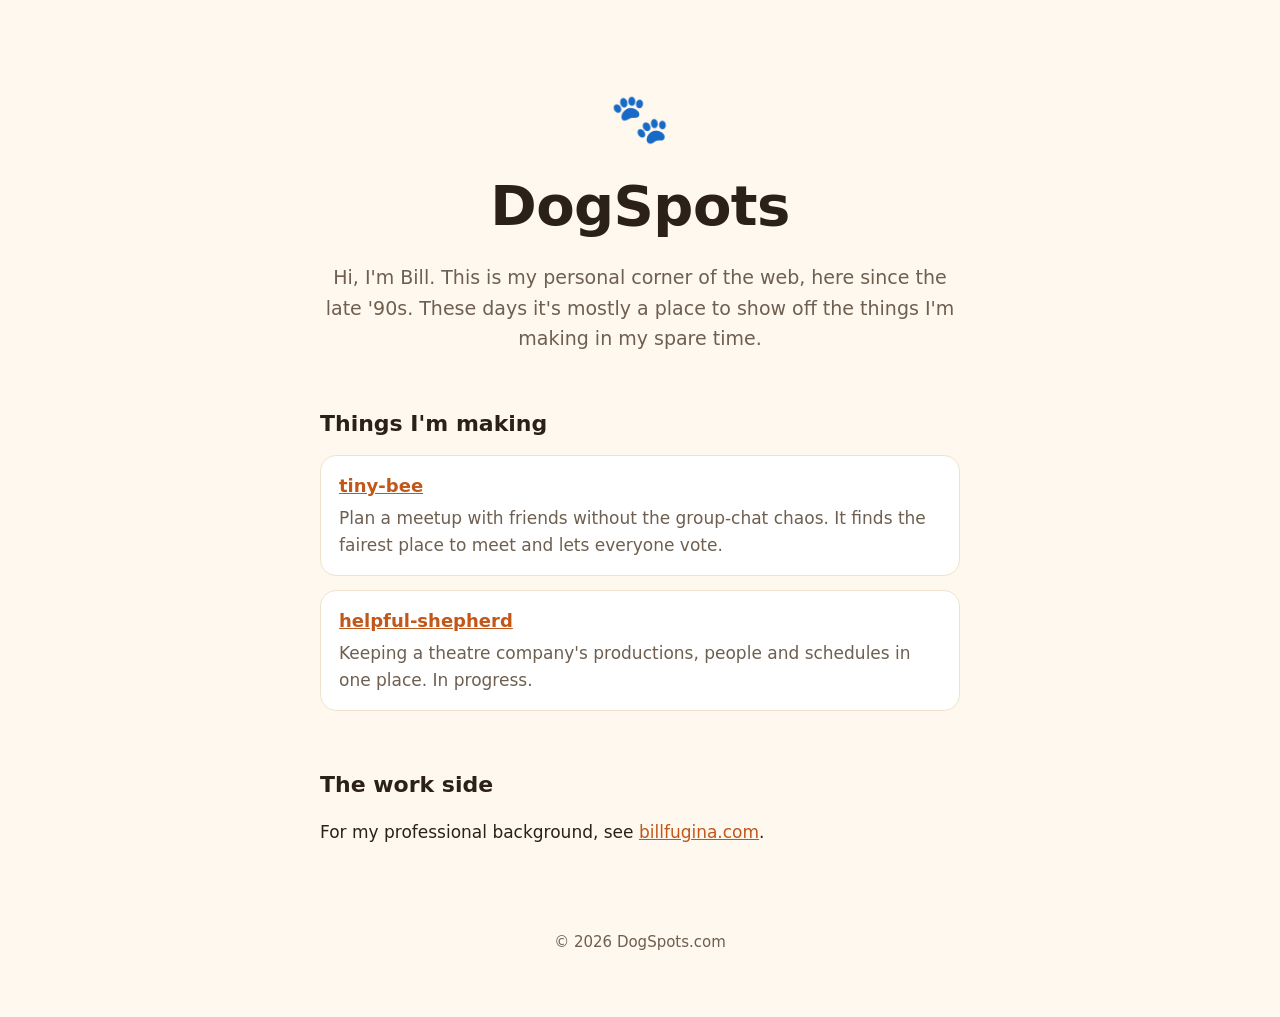
==== dogspots/index.html @ 93814b74 "Add billfugina.com and dogspots.com landing pages Two single-page static sites, one folder each, dep" ====
<!doctype html>
<html lang="en">
<head>
  <meta charset="utf-8">
  <meta name="viewport" content="width=device-width, initial-scale=1">
  <title>DogSpots</title>
  <meta name="description" content="Bill Fugina's personal corner of the web: things he's making, and the dogs who supervise.">
  <link rel="stylesheet" href="styles.css">
</head>
<body>
  <main>
    <header>
      <p class="mark" aria-hidden="true">🐾</p>
      <h1>DogSpots</h1>
      <p class="lede">Hi, I'm Bill. This is my personal corner of the web, here since the late '90s. These days it's mostly a place to show off the things I'm making in my spare time.</p>
    </header>

    <!-- TODO: optional photo, e.g. <img src="dog.jpg" alt="..."> -->

    <section aria-labelledby="making">
      <h2 id="making">Things I'm making</h2>
      <ul class="cards">
        <li>
          <!-- TODO: tiny-bee's live address -->
          <a href="#"><strong>tiny-bee</strong></a>
          <span>Plan a meetup with friends without the group-chat chaos. It finds the fairest place to meet and lets everyone vote.</span>
        </li>
        <li>
          <!-- TODO: helpful-shepherd's live address -->
          <a href="#"><strong>helpful-shepherd</strong></a>
          <span>Keeping a theatre company's productions, people and schedules in one place. In progress.</span>
        </li>
      </ul>
    </section>

    <section aria-labelledby="work">
      <h2 id="work">The work side</h2>
      <p>For my professional background, see <a href="https://billfugina.com">billfugina.com</a>.</p>
    </section>
  </main>
  <footer>
    <p>© <span id="year">2026</span> DogSpots.com</p>
  </footer>
  <script>document.getElementById("year").textContent = new Date().getFullYear();</script>
</body>
</html>
---- dogspots/styles.css ----
:root {
  --bg: #fff8ee;
  --card: #ffffff;
  --text: #2b2118;
  --muted: #6e5f50;
  --accent: #c2571a;
  --border: #f0e2cf;
  color-scheme: light dark;
}
@media (prefers-color-scheme: dark) {
  :root {
    --bg: #1a1511;
    --card: #241d17;
    --text: #f6ece0;
    --muted: #bba995;
    --accent: #f08a4b;
    --border: #3a2f25;
  }
}
* { box-sizing: border-box; }
body {
  margin: 0;
  background: var(--bg);
  color: var(--text);
  font: 17px/1.6 ui-rounded, "SF Pro Rounded", system-ui, -apple-system, "Segoe UI", sans-serif;
}
a { color: var(--accent); }
main, footer { max-width: 680px; margin: 0 auto; padding: 0 20px; }
header { padding: 80px 0 24px; text-align: center; }
.mark { font-size: 48px; margin: 0; }
h1 { font-size: clamp(40px, 8vw, 56px); margin: 4px 0 12px; letter-spacing: -.01em; }
.lede { color: var(--muted); font-size: 19px; margin: 0; }
section { padding: 28px 0; }
h2 { font-size: 22px; margin: 0 0 14px; }
.cards { list-style: none; margin: 0; padding: 0; display: grid; gap: 14px; }
.cards li { background: var(--card); border: 1px solid var(--border); border-radius: 16px; padding: 16px 18px; display: grid; gap: 4px; }
.cards strong { font-size: 18px; }
.cards span { color: var(--muted); }
footer { padding: 24px 20px 48px; color: var(--muted); font-size: 15px; text-align: center; }
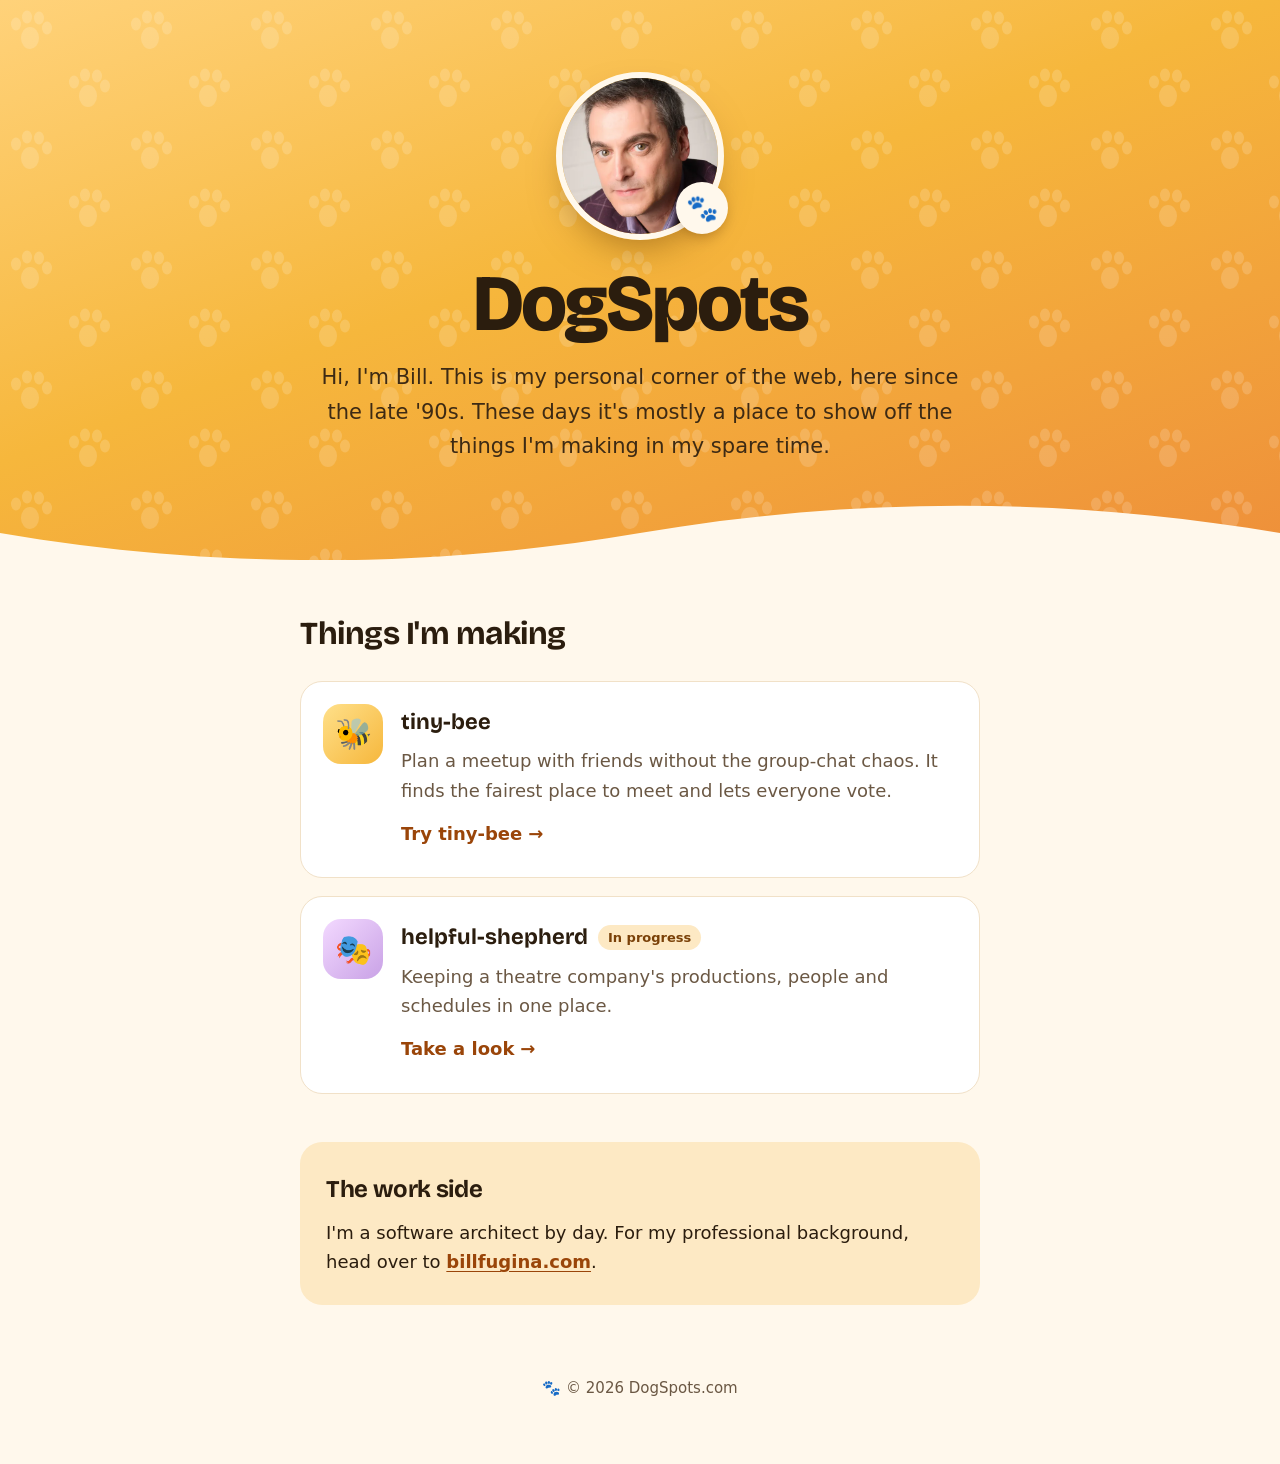
==== commit 31af6ab0: "Give both landing pages a real design billfugina.com: plum and lavender palette taken from the new h" ====
--- a/dogspots/index.html
+++ b/dogspots/index.html
@@ -5,41 +5,61 @@
   <meta name="viewport" content="width=device-width, initial-scale=1">
   <title>DogSpots</title>
   <meta name="description" content="Bill Fugina's personal corner of the web: things he's making, and the dogs who supervise.">
+  <meta name="theme-color" content="#f6b73c">
+  <link rel="preconnect" href="https://fonts.googleapis.com">
+  <link rel="preconnect" href="https://fonts.gstatic.com" crossorigin>
+  <link rel="stylesheet" href="https://fonts.googleapis.com/css2?family=Bricolage+Grotesque:opsz,wght@12..96,500;12..96,700;12..96,800&display=swap">
   <link rel="stylesheet" href="styles.css">
 </head>
 <body>
-  <main>
-    <header>
-      <p class="mark" aria-hidden="true">🐾</p>
+  <header class="hero">
+    <div class="hero-inner">
+      <div class="avatar">
+        <picture>
+          <source srcset="bill-square.webp" type="image/webp">
+          <img src="bill-square.jpg" width="480" height="480" alt="Bill Fugina">
+        </picture>
+        <span class="paw" aria-hidden="true">🐾</span>
+      </div>
       <h1>DogSpots</h1>
       <p class="lede">Hi, I'm Bill. This is my personal corner of the web, here since the late '90s. These days it's mostly a place to show off the things I'm making in my spare time.</p>
-    </header>
+    </div>
+    <svg class="wave" viewBox="0 0 1440 80" preserveAspectRatio="none" aria-hidden="true"><path d="M0 40c120 26 240 39 360 39S600 66 720 40s240-39 360-39 240 13 360 39v40H0z"/></svg>
+  </header>
 
-    <!-- TODO: optional photo, e.g. <img src="dog.jpg" alt="..."> -->
-
+  <main>
     <section aria-labelledby="making">
       <h2 id="making">Things I'm making</h2>
       <ul class="cards">
-        <li>
-          <!-- TODO: tiny-bee's live address -->
-          <a href="#"><strong>tiny-bee</strong></a>
-          <span>Plan a meetup with friends without the group-chat chaos. It finds the fairest place to meet and lets everyone vote.</span>
+        <li class="card bee">
+          <span class="icon" aria-hidden="true">🐝</span>
+          <div>
+            <h3>tiny-bee</h3>
+            <p>Plan a meetup with friends without the group-chat chaos. It finds the fairest place to meet and lets everyone vote.</p>
+            <!-- TODO: tiny-bee's live address -->
+            <a class="go" href="#">Try tiny-bee <span aria-hidden="true">→</span></a>
+          </div>
         </li>
-        <li>
-          <!-- TODO: helpful-shepherd's live address -->
-          <a href="#"><strong>helpful-shepherd</strong></a>
-          <span>Keeping a theatre company's productions, people and schedules in one place. In progress.</span>
+        <li class="card shepherd">
+          <span class="icon" aria-hidden="true">🎭</span>
+          <div>
+            <h3>helpful-shepherd <span class="tag">In progress</span></h3>
+            <p>Keeping a theatre company's productions, people and schedules in one place.</p>
+            <!-- TODO: helpful-shepherd's live address -->
+            <a class="go" href="#">Take a look <span aria-hidden="true">→</span></a>
+          </div>
         </li>
       </ul>
     </section>
 
-    <section aria-labelledby="work">
+    <section class="work" aria-labelledby="work">
       <h2 id="work">The work side</h2>
-      <p>For my professional background, see <a href="https://billfugina.com">billfugina.com</a>.</p>
+      <p>I'm a software architect by day. For my professional background, head over to <a href="https://billfugina.com">billfugina.com</a>.</p>
     </section>
   </main>
+
   <footer>
-    <p>© <span id="year">2026</span> DogSpots.com</p>
+    <p><span aria-hidden="true">🐾</span> © <span id="year">2026</span> DogSpots.com</p>
   </footer>
   <script>document.getElementById("year").textContent = new Date().getFullYear();</script>
 </body>
--- a/dogspots/styles.css
+++ b/dogspots/styles.css
@@ -1,39 +1,123 @@
+/* Warm, golden and a little playful. */
 :root {
-  --bg: #fff8ee;
+  --gold: #f6b73c;
+  --amber: #ee8f3a;
+  --bg: #fff8ec;
   --card: #ffffff;
-  --text: #2b2118;
-  --muted: #6e5f50;
-  --accent: #c2571a;
-  --border: #f0e2cf;
+  --text: #2b1d0e;
+  --muted: #6b5844;
+  --accent: #9a4509;
+  --border: #f1e1c8;
+  --tag: #fde9c4;
+  --tag-text: #7a4108;
+  --display: "Bricolage Grotesque", ui-rounded, system-ui, -apple-system, "Segoe UI", sans-serif;
+  --body: ui-rounded, "SF Pro Rounded", system-ui, -apple-system, "Segoe UI", Roboto, sans-serif;
   color-scheme: light dark;
 }
 @media (prefers-color-scheme: dark) {
   :root {
-    --bg: #1a1511;
-    --card: #241d17;
-    --text: #f6ece0;
-    --muted: #bba995;
-    --accent: #f08a4b;
-    --border: #3a2f25;
+    --bg: #1a130c;
+    --card: #251b12;
+    --text: #f8eedf;
+    --muted: #c4b198;
+    --accent: #ffb366;
+    --border: #3b2c1d;
+    --tag: #3d2b17;
+    --tag-text: #ffd59a;
   }
 }
+
 * { box-sizing: border-box; }
 body {
   margin: 0;
   background: var(--bg);
   color: var(--text);
-  font: 17px/1.6 ui-rounded, "SF Pro Rounded", system-ui, -apple-system, "Segoe UI", sans-serif;
+  font: 18px/1.65 var(--body);
+  -webkit-font-smoothing: antialiased;
 }
-a { color: var(--accent); }
-main, footer { max-width: 680px; margin: 0 auto; padding: 0 20px; }
-header { padding: 80px 0 24px; text-align: center; }
-.mark { font-size: 48px; margin: 0; }
-h1 { font-size: clamp(40px, 8vw, 56px); margin: 4px 0 12px; letter-spacing: -.01em; }
-.lede { color: var(--muted); font-size: 19px; margin: 0; }
-section { padding: 28px 0; }
-h2 { font-size: 22px; margin: 0 0 14px; }
-.cards { list-style: none; margin: 0; padding: 0; display: grid; gap: 14px; }
-.cards li { background: var(--card); border: 1px solid var(--border); border-radius: 16px; padding: 16px 18px; display: grid; gap: 4px; }
-.cards strong { font-size: 18px; }
-.cards span { color: var(--muted); }
-footer { padding: 24px 20px 48px; color: var(--muted); font-size: 15px; text-align: center; }
+img { display: block; max-width: 100%; height: auto; }
+a { color: var(--accent); text-underline-offset: 3px; font-weight: 600; }
+a:focus-visible { outline: 3px solid var(--amber); outline-offset: 3px; border-radius: 6px; }
+
+/* Hero */
+.hero {
+  position: relative;
+  color: #2b1d0e;
+  background:
+    url("data:image/svg+xml,%3Csvg xmlns='http://www.w3.org/2000/svg' width='120' height='120' viewBox='0 0 120 120'%3E%3Cg fill='%23ffffff' fill-opacity='.16'%3E%3Cellipse cx='30' cy='38' rx='9' ry='11'/%3E%3Cellipse cx='16' cy='24' rx='5' ry='6.5'/%3E%3Cellipse cx='27' cy='17' rx='5' ry='6.5'/%3E%3Cellipse cx='39' cy='18' rx='5' ry='6.5'/%3E%3Cellipse cx='47' cy='28' rx='5' ry='6.5'/%3E%3Cellipse cx='88' cy='96' rx='9' ry='11'/%3E%3Cellipse cx='74' cy='82' rx='5' ry='6.5'/%3E%3Cellipse cx='85' cy='75' rx='5' ry='6.5'/%3E%3Cellipse cx='97' cy='76' rx='5' ry='6.5'/%3E%3Cellipse cx='105' cy='86' rx='5' ry='6.5'/%3E%3C/g%3E%3C/svg%3E"),
+    linear-gradient(160deg, #ffd27a 0%, var(--gold) 45%, var(--amber) 100%);
+}
+.hero-inner { max-width: 720px; margin: 0 auto; padding: 72px 20px 96px; text-align: center; }
+.avatar { position: relative; width: 168px; margin: 0 auto 24px; }
+.avatar img {
+  border-radius: 50%; aspect-ratio: 1; object-fit: cover;
+  border: 6px solid #fff8ec; box-shadow: 0 18px 40px -16px rgba(90, 45, 0, .55);
+}
+.paw {
+  position: absolute; right: -4px; bottom: 6px;
+  width: 52px; height: 52px; display: grid; place-items: center;
+  background: #fff8ec; border-radius: 50%; font-size: 26px;
+  box-shadow: 0 6px 16px -6px rgba(90, 45, 0, .5);
+}
+h1 {
+  font-family: var(--display); font-weight: 800;
+  font-size: clamp(48px, 10vw, 80px); line-height: 1; letter-spacing: -.03em;
+  margin: 0 0 16px;
+}
+.lede { font-size: clamp(18px, 2.4vw, 21px); margin: 0 auto; max-width: 32em; color: #3d2a14; }
+.wave { position: absolute; left: 0; right: 0; bottom: -1px; width: 100%; height: 56px; display: block; }
+.wave path { fill: var(--bg); }
+
+/* Content */
+main { max-width: 720px; margin: 0 auto; padding: 0 20px; }
+section { padding: 48px 0 0; }
+h2 {
+  font-family: var(--display); font-weight: 700; font-size: clamp(26px, 4vw, 32px);
+  letter-spacing: -.015em; margin: 0 0 20px;
+}
+h3 { font-family: var(--display); font-weight: 700; font-size: 22px; margin: 0 0 6px; display: flex; flex-wrap: wrap; align-items: center; gap: 10px; }
+
+.cards { list-style: none; margin: 0; padding: 0; display: grid; gap: 18px; }
+.card {
+  display: grid; grid-template-columns: auto 1fr; gap: 18px; align-items: start;
+  background: var(--card); border: 1px solid var(--border); border-radius: 22px; padding: 22px;
+  transition: transform .2s ease, box-shadow .2s ease;
+}
+.card:hover { transform: translateY(-2px) rotate(-.3deg); box-shadow: 0 18px 36px -24px rgba(120, 60, 0, .5); }
+.card p { margin: 0 0 6px; color: var(--muted); }
+.icon {
+  width: 60px; height: 60px; border-radius: 18px; display: grid; place-items: center; font-size: 30px;
+}
+.bee .icon { background: linear-gradient(135deg, #ffe08a, var(--gold)); }
+.shepherd .icon { background: linear-gradient(135deg, #f3d9ff, #c9a2e6); }
+.tag { font-family: var(--body); font-size: 13px; font-weight: 600; background: var(--tag); color: var(--tag-text); padding: 2px 10px; border-radius: 999px; }
+.go { display: inline-flex; align-items: center; gap: 6px; min-height: 44px; text-decoration: none; }
+.go:hover { text-decoration: underline; }
+
+.work {
+  margin-top: 48px; padding: 28px 26px; border-radius: 22px;
+  background: var(--tag); color: var(--text);
+}
+.work h2 { font-size: 24px; margin-bottom: 8px; }
+.work p { margin: 0; }
+
+footer { max-width: 720px; margin: 0 auto; padding: 56px 20px 48px; color: var(--muted); font-size: 15px; text-align: center; }
+
+@media (prefers-reduced-motion: no-preference) {
+  .avatar, .hero h1, .lede { animation: pop .7s cubic-bezier(.2, .8, .2, 1.1) both; }
+  .hero h1 { animation-delay: .07s; }
+  .lede { animation-delay: .14s; }
+  .paw { animation: wag 2.6s ease-in-out 1s infinite; transform-origin: 50% 80%; }
+  @keyframes pop { from { opacity: 0; transform: translateY(12px) scale(.98); } to { opacity: 1; transform: none; } }
+  @keyframes wag { 0%, 80%, 100% { transform: rotate(0); } 85% { transform: rotate(-14deg); } 90% { transform: rotate(12deg); } 95% { transform: rotate(-6deg); } }
+}
+@media (prefers-reduced-motion: reduce) {
+  .card { transition: none; }
+  .card:hover { transform: none; }
+}
+
+@media (max-width: 560px) {
+  .hero-inner { padding: 56px 20px 84px; }
+  .avatar { width: 136px; }
+  .card { grid-template-columns: 1fr; gap: 12px; padding: 20px; }
+}
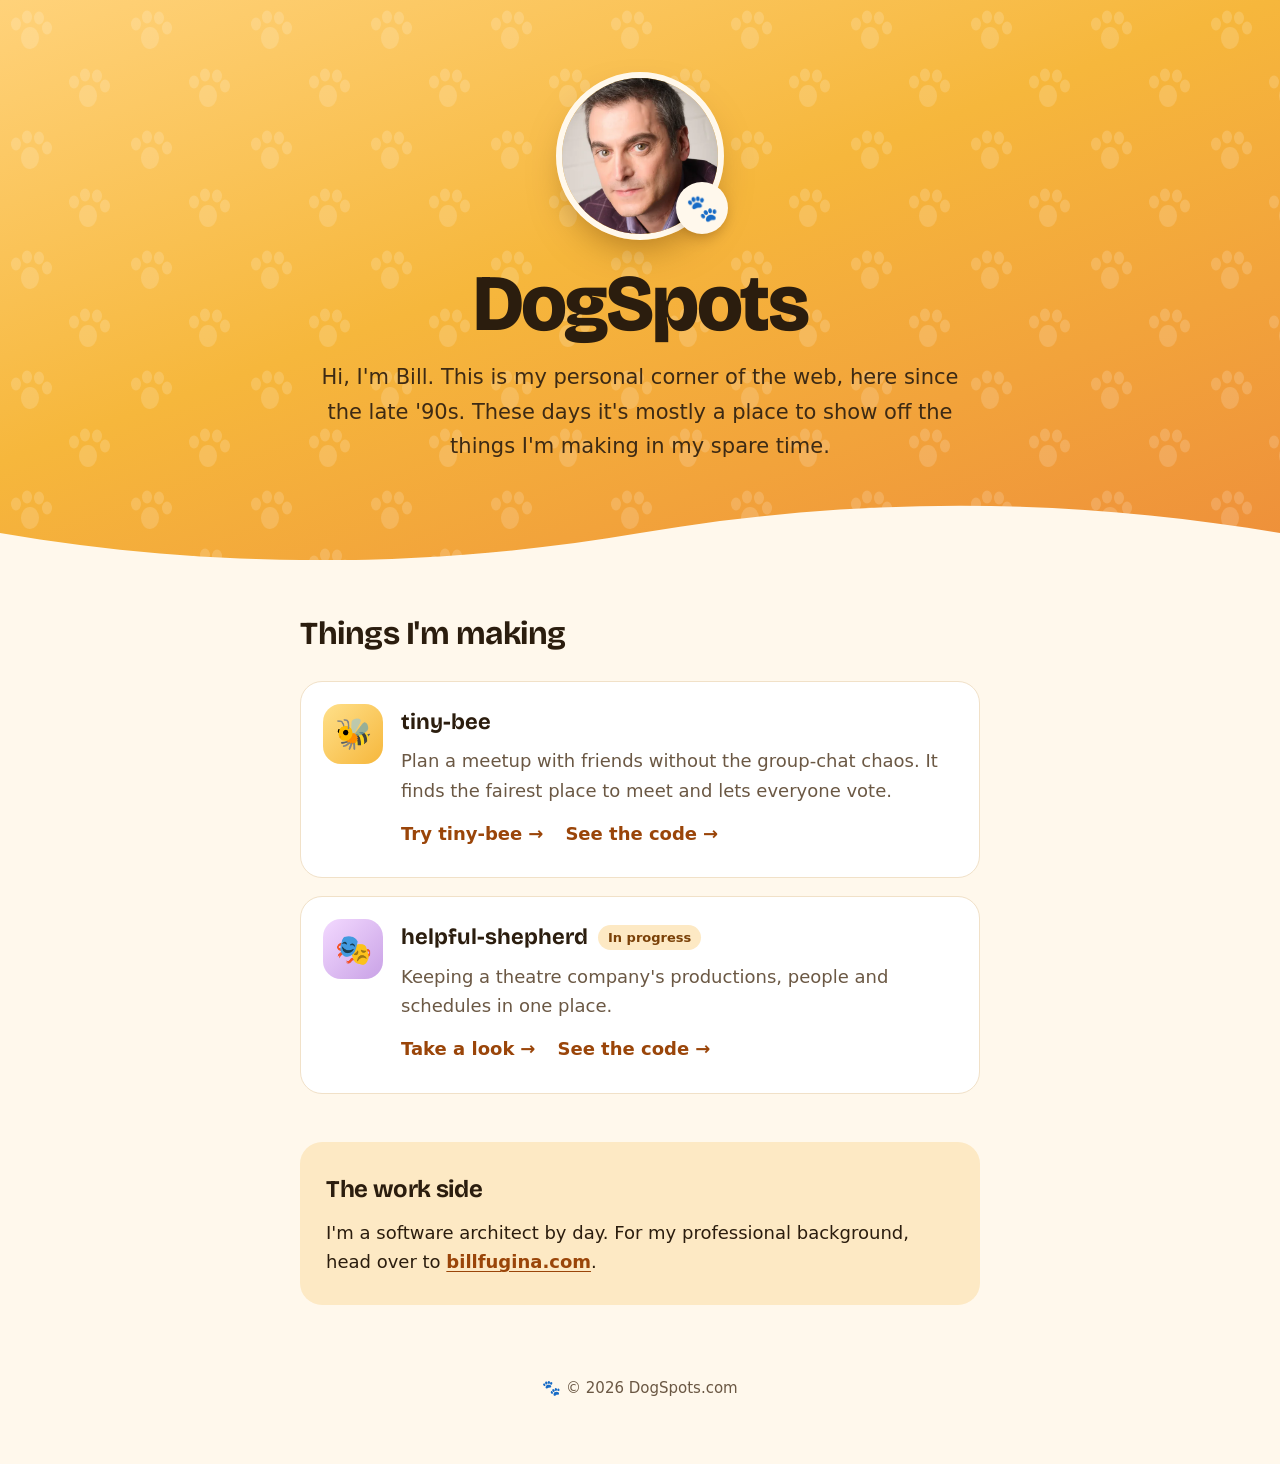
==== commit 5c2bfe3d: "Add source links to the app cards Co-Authored-By: Claude Opus 5.5 <noreply@anthropic.com>" ====
--- a/dogspots/index.html
+++ b/dogspots/index.html
@@ -36,8 +36,10 @@
           <div>
             <h3>tiny-bee</h3>
             <p>Plan a meetup with friends without the group-chat chaos. It finds the fairest place to meet and lets everyone vote.</p>
-            <!-- TODO: tiny-bee's live address -->
-            <a class="go" href="#">Try tiny-bee <span aria-hidden="true">→</span></a>
+            <p class="go-links">
+              <a class="go" href="https://tiny-bee.billfugina.com">Try tiny-bee <span aria-hidden="true">→</span></a>
+              <a class="go" href="https://github.com/BillFugina/tiny-bee">See the code <span aria-hidden="true">→</span></a>
+            </p>
           </div>
         </li>
         <li class="card shepherd">
@@ -45,8 +47,10 @@
           <div>
             <h3>helpful-shepherd <span class="tag">In progress</span></h3>
             <p>Keeping a theatre company's productions, people and schedules in one place.</p>
-            <!-- TODO: helpful-shepherd's live address -->
-            <a class="go" href="#">Take a look <span aria-hidden="true">→</span></a>
+            <p class="go-links">
+              <a class="go" href="https://helpful-shepherd.billfugina.com">Take a look <span aria-hidden="true">→</span></a>
+              <a class="go" href="https://github.com/BillFugina/helpful-shepherd">See the code <span aria-hidden="true">→</span></a>
+            </p>
           </div>
         </li>
       </ul>
--- a/dogspots/styles.css
+++ b/dogspots/styles.css
@@ -93,6 +93,7 @@
 .tag { font-family: var(--body); font-size: 13px; font-weight: 600; background: var(--tag); color: var(--tag-text); padding: 2px 10px; border-radius: 999px; }
 .go { display: inline-flex; align-items: center; gap: 6px; min-height: 44px; text-decoration: none; }
 .go:hover { text-decoration: underline; }
+.card .go-links { display: flex; flex-wrap: wrap; gap: 0 22px; margin: 0; }
 
 .work {
   margin-top: 48px; padding: 28px 26px; border-radius: 22px;
